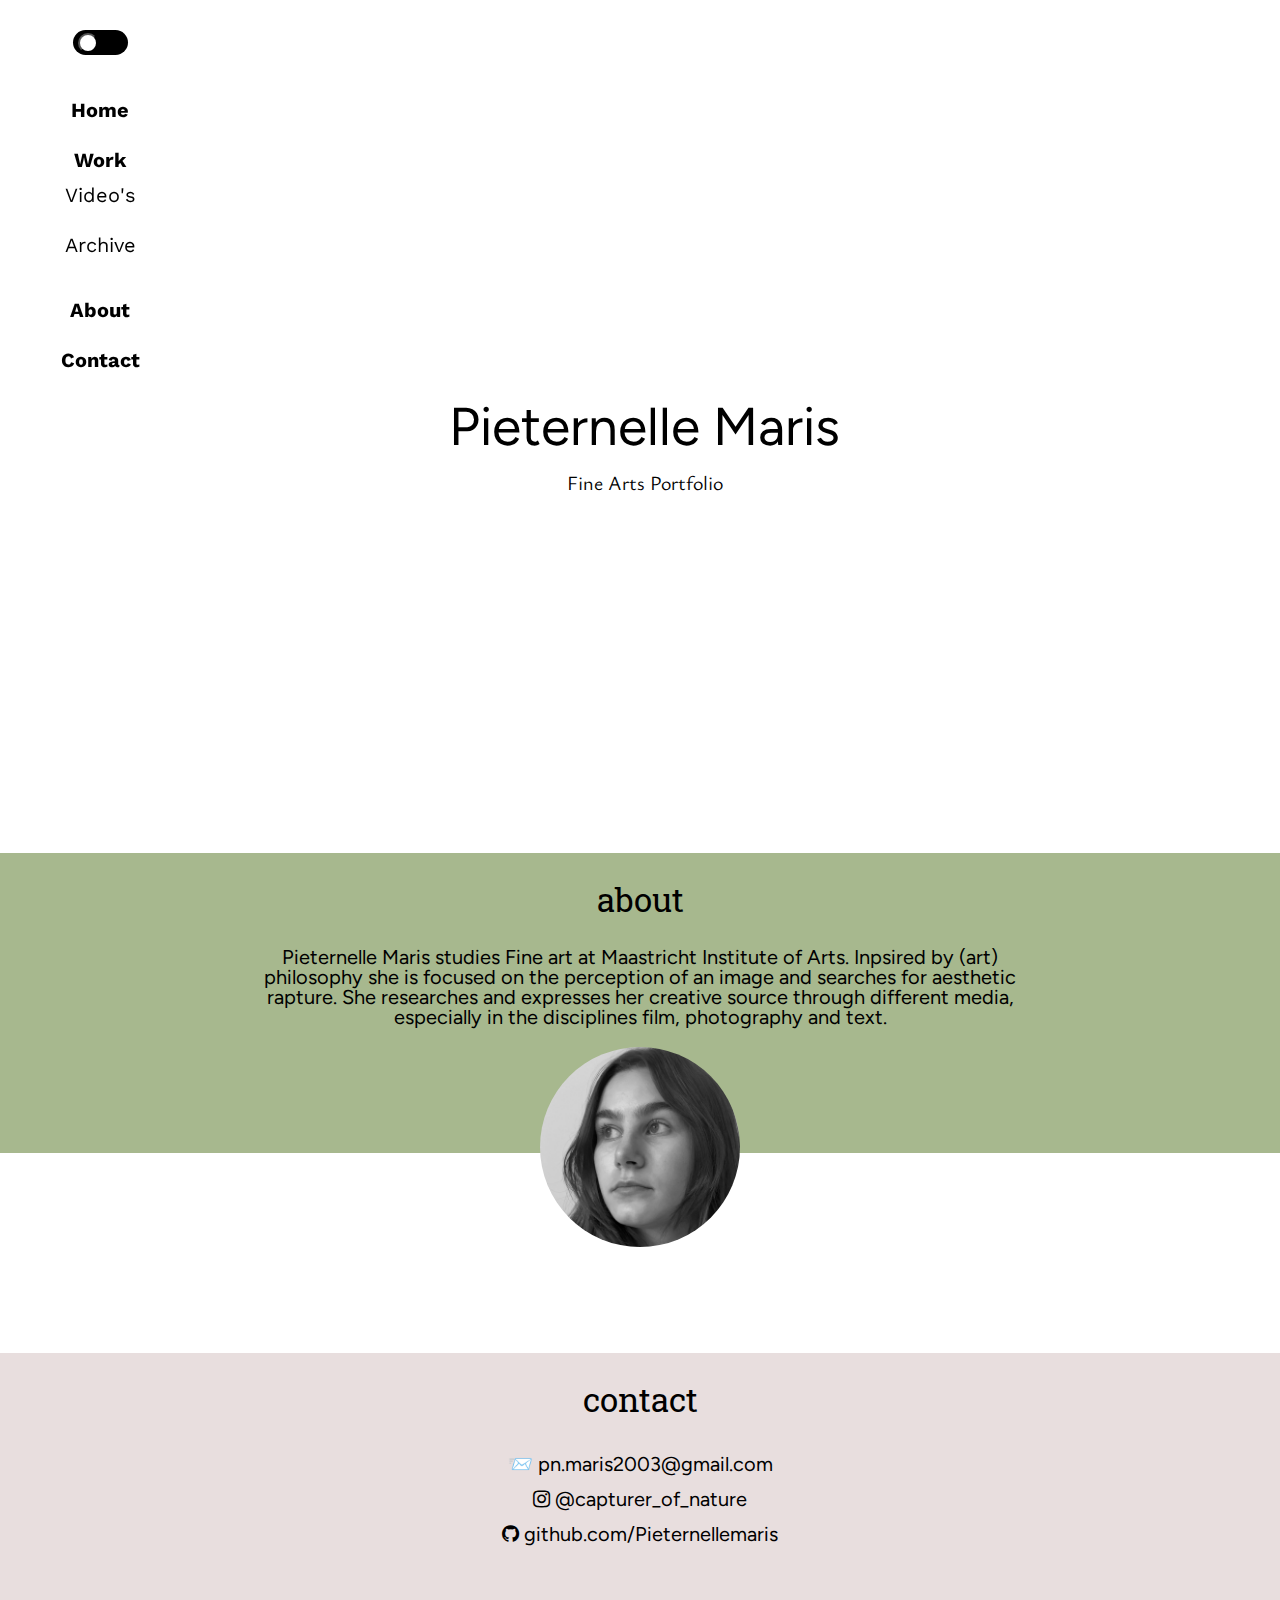
==== index.html @ c353f2ed "Add files via upload" ====
<!DOCTYPE html>
<html lang="en">

<head>
    <meta charset="UTF-8">
    <meta http-equiv="X-UA-Compatible" content="IE=edge">
    <meta name="viewport" content="width=device-width, initial-scale=1.0">
    <title>Home</title>
    <link rel="preconnect" href="https://fonts.googleapis.com">
    <link rel="preconnect" href="https://fonts.gstatic.com" crossorigin>
    <link
        href="https://fonts.googleapis.com/css2?family=Figtree:ital,wght@0,300;0,400;0,500;1,400&family=Josefin+Slab:ital,wght@0,300;0,400;0,500;0,600;1,400;1,500&family=Mulish:ital,wght@0,300;0,400;0,600;0,700;1,400&family=Roboto+Slab:wght@300;400;500&family=Work+Sans:wght@300;400;500&family=Ysabeau:ital@0;1&display=swap"
        rel="stylesheet">
    <link rel="stylesheet" href="https://cdnjs.cloudflare.com/ajax/libs/font-awesome/4.7.0/css/font-awesome.min.css">
    <link rel="stylesheet" href="css/main.css">
    <link rel="stylesheet" href="css/style-home.css">

</head>

<body>
    <div class="grid">
        <ul class="nav">

            <li id="toggle">
                <button onclick="myFunction()">
                    <div class="figure"></div>
                </button>
            </li>
            <li><a href="index.html"> Home</a></li>
            <li><a href="work.html"> Work
                    <ul class="sub-nav">
                        <li> <a href="videos.html">Video's</a></li>
                        <li><a target="_blank" href="https://www.pieternellemaris.com/"> Archive</a></li>
                    </ul>
                </a></li>
            <li><a href="#about"> About</a></li>

            <li><a href="#contact"> Contact</a></li>

        </ul>

        <div class="name">Pieternelle Maris
            <p>Fine Arts Portfolio</p>
        </div>

        <div id="about">
            <h1> about </h1>
            <div class="bio">
                <h2>Pieternelle Maris studies Fine art at Maastricht Institute of Arts. Inpsired by (art) philosophy she
                    is focused on the perception of an image and searches for aesthetic rapture. She researches and
                    expresses her creative source through different media, especially in the disciplines film,
                    photography and text.
                </h2>
                <img src="images/profile.JPEG">
            </div>
        </div>

        <div id="contact">
            <h1> contact</h1>
            <div class="info">
                <a href="mailto:pn.maris2003@gmail.com" target="_blank">
                    <h2> &#128232 pn.maris2003@gmail.com </h2>
                </a>

                <a href="https://instagram.com/capturer_of_nature/" target="_blank">
                    <h2>
                        <div class="fa fa-instagram" style=" display: inline;"> </div>
                        @capturer_of_nature
                    </h2>
                </a>

                <a href="https://github.com/Pieternellemaris" target="_blank">
                    <h2>
                        <div class="fa fa-github" style=" display: inline;"> </div>
                        github.com/Pieternellemaris
                    </h2>
                </a>

            </div>
        </div>

        <script src="js/script.js"></script>

</body>

</html>
---- css/main.css ----
/* Eric Meyer compressed reset css */
a,abbr,acronym,address,applet,article,aside,audio,b,big,blockquote,body,canvas,caption,center,cite,code,dd,del,details,dfn,div,dl,dt,em,embed,fieldset,figcaption,figure,footer,form,h1,h2,h3,h4,h5,h6,header,hgroup,html,i,iframe,img,ins,kbd,label,legend,li,mark,menu,nav,object,ol,output,p,pre,q,ruby,s,samp,section,small,span,strike,strong,sub,summary,sup,table,tbody,td,tfoot,th,thead,time,tr,tt,u,ul,var,video{margin:0;padding:0;border:0;font-size:100%;font:inherit;vertical-align:baseline}article,aside,details,figcaption,figure,footer,header,hgroup,menu,nav,section{display:block}body{line-height:1}ol,ul{list-style:none}blockquote,q{quotes:none}blockquote:after,blockquote:before,q:after,q:before{content:'';content:none}table{border-collapse:collapse;border-spacing:0}
a{
    color:inherit;
    text-decoration:none;
}
/* je eigen styling start hier 
font-family: 'Figtree', sans-serif; (name) h2: video titles; bio en info
font-family: 'Ysabeau', sans-serif; p: ondertitel name,
font-family: 'Work Sans', sans-serif; h3: work titles, nav
font-family: 'Roboto Slab', serif; h1: about en contact
font-family: 'Josefin Slab', serif; h4: work hover 
*/

html {
    scroll-behavior: smooth;
}

body {
    width: 100vw;
    height: auto;
    background-color: white;
    color: black;
    text-align: center;
}

.dark-mode {
    background-image: url('../images/background.JPG');
    background-color: #272932;
    color: white;
}

.dark-mode2 {
    background: #272932;
    color: white;
}

.dark-mode .nav button {
    left: calc(100% - 25px);
    background-color: black;
}

.dark-mode #toggle {
    background: white !important;
}

.nav {
    top: 0;
    font-family: 'Work Sans', sans-serif;
    font-size: 15pt;
    font-weight: bolder;
    list-style-type: none;

    position: fixed;
    max-width: 200px;
    min-width: 100px;
    width: 20vw;
    /* background-color: blue; */
}

.nav li {
    padding: 15px 20px;
}

.sub-nav {
    font-weight: lighter;
}

.nav button {
    position: absolute;
    left: 5px;
    top: 2.5px;
    width: 20px;
    height: 20px;
    border-radius: 50%;
    transition: left .5s ease;
    background-color: white;
}

#toggle {
    position: relative;
    padding: 0;
    width: 55px;
    height: 25px;
    border-radius: 50px;
    background-color: black;
    margin: 30px auto;
}

.name {
    font-family: 'Figtree', sans-serif;
    font-size: 20pt;

    position: absolute;
    right: 10vw;
    top: 30px;
}

p {
    font-family: 'Ysabeau', sans-serif;
    margin-top: 1em;
    font-size: 15pt;
}

h1 {
    font-family: 'Roboto Slab', serif;
    font-size: 25pt;
    margin: 30px;
}

h2 {
    margin: 0 auto;
    font-family: 'Figtree', sans-serif;
    font-size: 15pt;
}

h3 {
    font-family: 'Work Sans', sans-serif;
}

h4 {
    font-family: 'Josefin Slab', serif;
    font-size: 30px;

}

@media all and (max-width: 494px) {
    .nav {
        font-size: 12pt;
    }

    .name {
        font-size: 15pt;
    }
}
---- css/style-home.css ----
body {
    background: url('../images/light-big.JPG');
    background-size: contain;
    background-repeat: no-repeat;

}

.dark-mode #about {
    background-color: #222222;
}

.dark-mode #contact {
    background-color: #3A4650;
}

.name {
    font-size: 40pt;
    right: calc(50vw - 200px);
    top: calc(50vh - 50px);
}

.grid {
    display: grid;
    grid-template-columns: 200px auto 300px;
    grid-template-rows: calc(100vw / 1.5) 1fr 200px 200px;
}

#about {
    height: 300px;
    width: 100vw;
    grid-column: 1 / 4;
    grid-row: 2 / 3;
    background-color: rgb(167, 184, 142);
}

.bio {
    margin: 0 auto;
    width: 60vw;
}

#about img {
    margin-top: 20px;
    width: 200px;
    height: 200px;
    border-radius: 50%;
    object-fit: cover;
}

#contact {
    width: 100vw;
    height: 250px;
    grid-column: 1 / 4;
    grid-row: 4 / 5;
    background-color: #E8DEDE;

}

.info {
    margin: 0 auto;
    width: 300px;
    line-height: 35px;
}

/* tussendoor */
@media all and (max-width: 1150px) and (min-width: 700px) {
    .name {
        top: calc(50vw / 1.5 - 50px);
    }
}

/* telefoon */
@media all and (max-width: 820px) {
    body {
        background: url('../images/light-small.JPG');
        background-size: contain;
        background-repeat: no-repeat;

    }

    #about {
        background-color: rgb(218, 211, 126);
    }

    .grid {
        grid-template-rows: calc(100vw * 1.5) 1fr 200px 200px;
    }

    .dark-mode {
        background-image: url('../images/dark-small.JPG');
        background-color: black;
    }

    .dark-mode #about {
        background-color: #25080B;
    }

    .dark-mode #contact {
        background-color: #242847;
    }
}

@media all and (max-width: 700px) {
    .name {
        font-size: 20pt;
        right: 10vw;
        top: 30px;
    }

    p {
        font-size: 12pt;
        text-align: right;
    }

    #about {
        text-align: right;
    }

    .bio {
        margin: 0 5vw 0 35vw;
        width: 60vw;
    }

    #contact {
        text-align: right;
    }

    .info {
        margin-right: 5vw;
    }
}

@media all and (max-width: 526px) {
    h1 {
        font-size: 20pt;
    }

    h2 {
        font-size: 12pt;
    }

    .name {
        font-size: 15pt;
    }

}
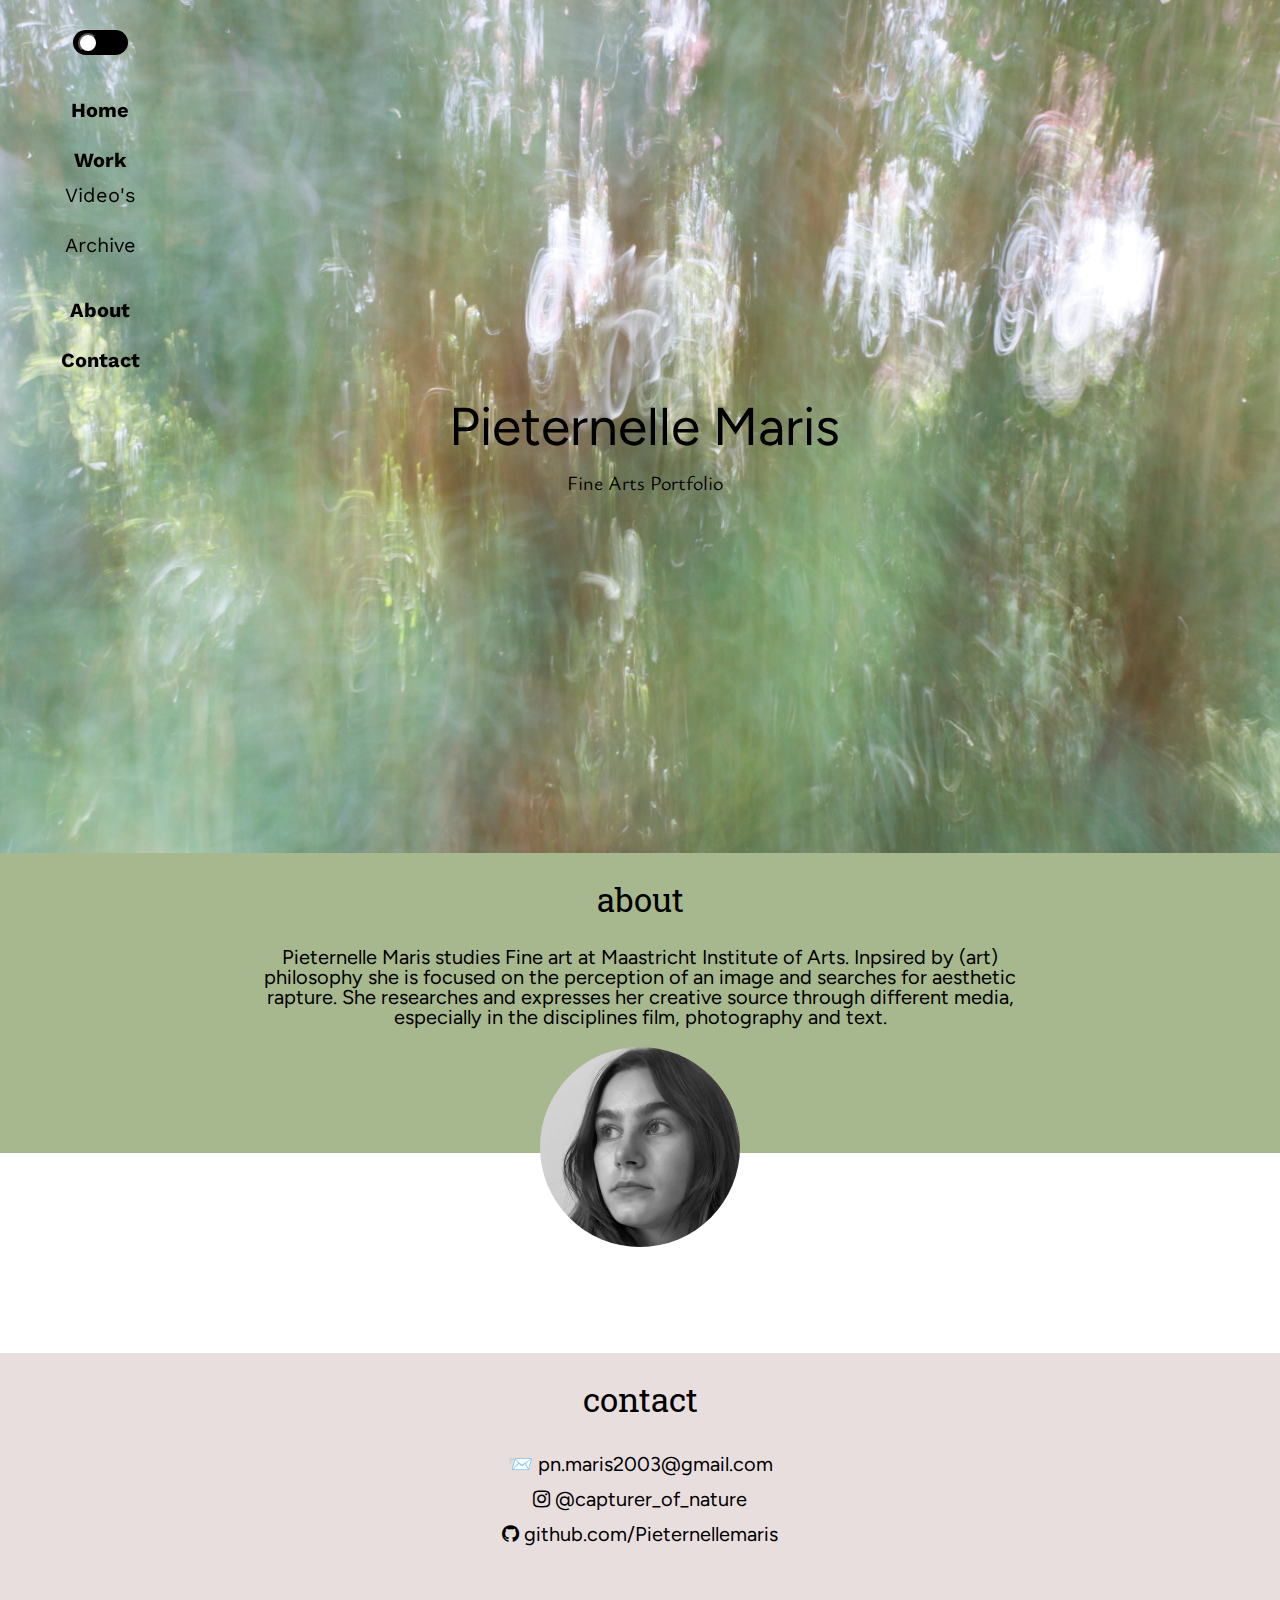
==== commit 91f9ee70: "Add files via upload" ====
--- a/index.html
+++ b/index.html
@@ -51,7 +51,7 @@
                     expresses her creative source through different media, especially in the disciplines film,
                     photography and text.
                 </h2>
-                <img src="images/profile.JPEG">
+                <img src="images/profile.jpg">
             </div>
         </div>
 
--- a/css/main.css
+++ b/css/main.css
@@ -25,7 +25,7 @@
 }
 
 .dark-mode {
-    background-image: url('../images/background.JPG');
+    background-image: url('../images/dark-big.jpg');
     background-color: #272932;
     color: white;
 }
--- a/css/style-home.css
+++ b/css/style-home.css
@@ -1,5 +1,5 @@
 body {
-    background: url('../images/light-big.JPG');
+    background: url('../images/light-big.jpg');
     background-size: contain;
     background-repeat: no-repeat;
 
@@ -71,7 +71,7 @@
 /* telefoon */
 @media all and (max-width: 820px) {
     body {
-        background: url('../images/light-small.JPG');
+        background: url('../images/light-small.jpg');
         background-size: contain;
         background-repeat: no-repeat;
 
@@ -86,7 +86,7 @@
     }
 
     .dark-mode {
-        background-image: url('../images/dark-small.JPG');
+        background-image: url('../images/dark-small.jpg');
         background-color: black;
     }
 
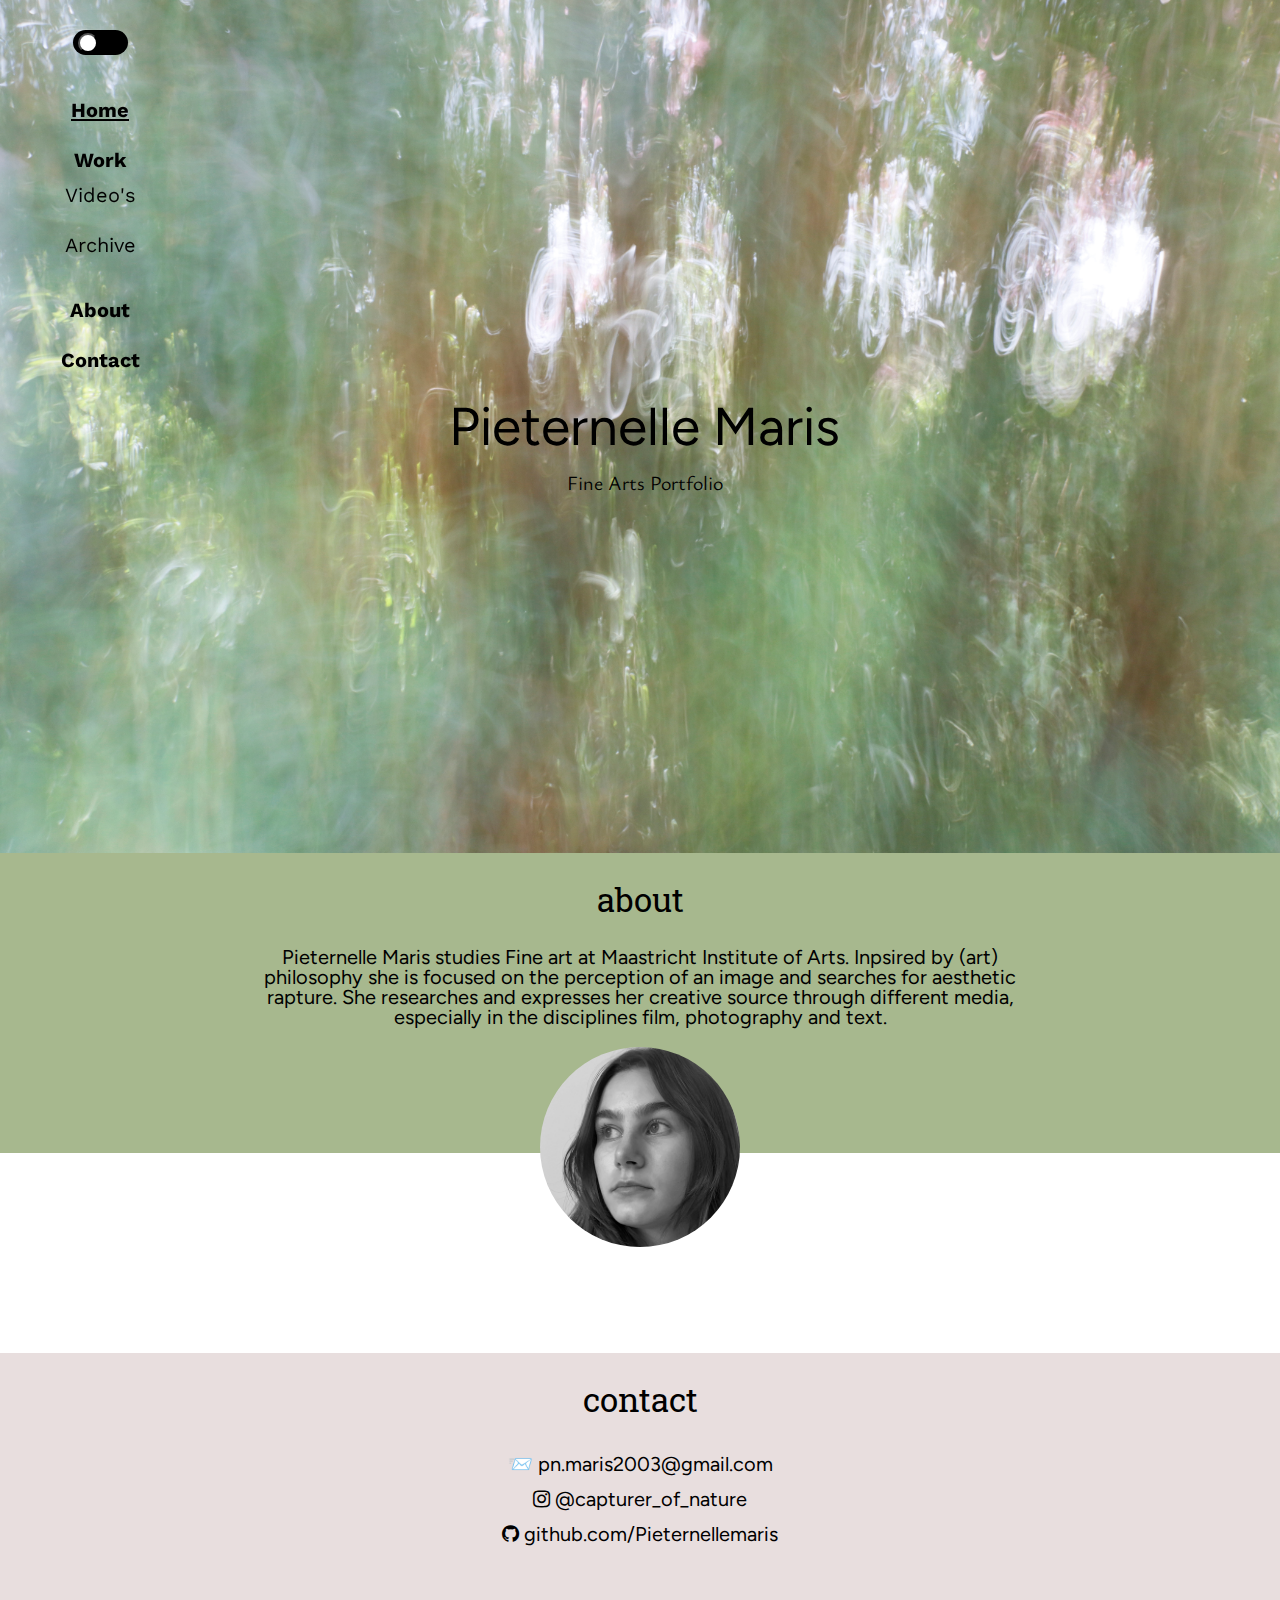
==== commit 100df694: "Add files via upload" ====
--- a/index.html
+++ b/index.html
@@ -20,23 +20,20 @@
 <body>
     <div class="grid">
         <ul class="nav">
-
             <li id="toggle">
                 <button onclick="myFunction()">
                     <div class="figure"></div>
                 </button>
             </li>
-            <li><a href="index.html"> Home</a></li>
-            <li><a href="work.html"> Work
+            <li><a class="active" id="home" href="index.html"> Home</a></li>
+            <li><a id="work" href="work.html"> Work
                     <ul class="sub-nav">
-                        <li> <a href="videos.html">Video's</a></li>
-                        <li><a target="_blank" href="https://www.pieternellemaris.com/"> Archive</a></li>
+                        <li> <a id="videos" href="videos.html">Video's</a></li>
+                        <li><a id="archive" target="_blank" href="https://www.pieternellemaris.com/"> Archive</a></li>
                     </ul>
                 </a></li>
-            <li><a href="#about"> About</a></li>
-
-            <li><a href="#contact"> Contact</a></li>
-
+            <li><a  href="#about"> About</a></li>
+            <li><a  href="#contact"> Contact</a></li>
         </ul>
 
         <div class="name">Pieternelle Maris
--- a/css/main.css
+++ b/css/main.css
@@ -60,6 +60,11 @@
 
 .nav li {
     padding: 15px 20px;
+}
+a.active {
+text-decoration: underline;
+text-decoration-thickness: 1.5px; 
+text-underline-offset: 2px; 
 }
 
 .sub-nav {
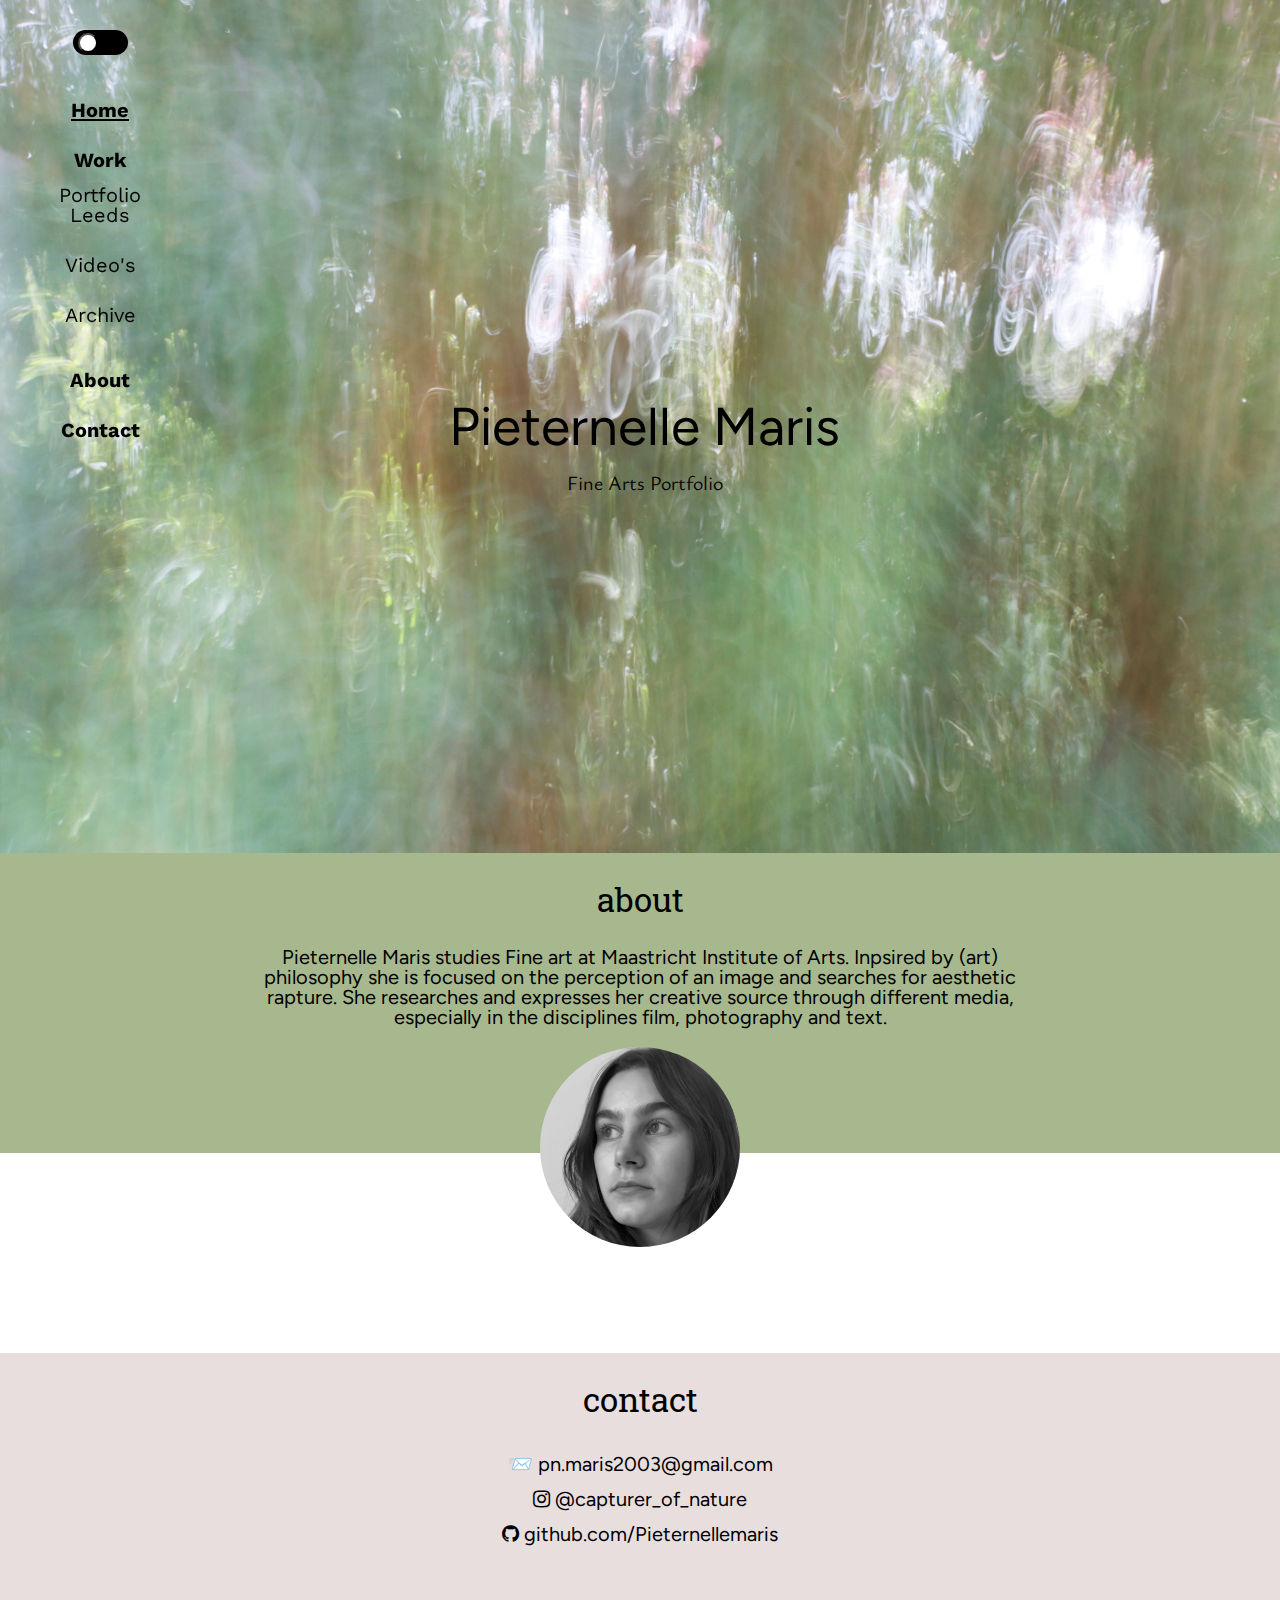
==== commit 26914d5d: "Add files via upload" ====
--- a/index.html
+++ b/index.html
@@ -28,8 +28,11 @@
             <li><a class="active" id="home" href="index.html"> Home</a></li>
             <li><a id="work" href="work.html"> Work
                     <ul class="sub-nav">
+                        <li> <a  id="leeds" href="leeds.html">Portfolio Leeds</a></li>
                         <li> <a id="videos" href="videos.html">Video's</a></li>
+
                         <li><a id="archive" target="_blank" href="https://www.pieternellemaris.com/"> Archive</a></li>
+
                     </ul>
                 </a></li>
             <li><a  href="#about"> About</a></li>
--- a/css/main.css
+++ b/css/main.css
@@ -10,6 +10,11 @@
 font-family: 'Work Sans', sans-serif; h3: work titles, nav
 font-family: 'Roboto Slab', serif; h1: about en contact
 font-family: 'Josefin Slab', serif; h4: work hover 
+font-family: 'Croissant One', cursive; h5 video i 
+font-family: 'Homemade Apple', cursive; h6
+font-family: 'Reenie Beanie', cursive; h8 notes
+font-family: 'Slackside One', cursive; h9 titles portfolio items 
+font-family: 'Cutive Mono', monospace;
 */
 
 html {
@@ -50,6 +55,7 @@
     font-size: 15pt;
     font-weight: bolder;
     list-style-type: none;
+    /* text-align: left; */
 
     position: fixed;
     max-width: 200px;
@@ -101,33 +107,45 @@
     top: 30px;
 }
 
-p {
-    font-family: 'Ysabeau', sans-serif;
+p {font-family: 'Ysabeau', sans-serif;
     margin-top: 1em;
-    font-size: 15pt;
-}
+    font-size: 15pt;}
+h1 {font-family: 'Roboto Slab', serif;
+    font-size: 25pt;
+    margin: 30px;}
+h2 { font-family: 'Figtree', sans-serif;
+    margin: 0 auto;
+    font-size: 15pt;}
+h3 {font-family: 'Work Sans', sans-serif;}
+h4 {font-family: 'Josefin Slab', serif;
+    font-size: 30px;}
+h5 {font-family: 'Croissant One', cursive;}
+h6 {font-family: 'Homemade Apple', cursive; }
+h8 {font-family: 'Reenie Beanie', cursive; }
+h9 {font-family: 'Slackside One', cursive;
+font-size: 35pt;
+position: relative;}
+h9:before {
+    content: "";
+    display: block;
+    width: 300px;
+    height: 5px;
+    background: #b3b3ee;
+    left: 300px;
+    top: 50%;
+    position: absolute;
+  }
+  h9:after {
+    content: "";
+    display: block;
+    width: 300px;
+    height: 5px;
+    background: #b3b3ee;
+    right:300px;
+    top: 50%;
+    position: absolute;
+  }
 
-h1 {
-    font-family: 'Roboto Slab', serif;
-    font-size: 25pt;
-    margin: 30px;
-}
-
-h2 {
-    margin: 0 auto;
-    font-family: 'Figtree', sans-serif;
-    font-size: 15pt;
-}
-
-h3 {
-    font-family: 'Work Sans', sans-serif;
-}
-
-h4 {
-    font-family: 'Josefin Slab', serif;
-    font-size: 30px;
-
-}
 
 @media all and (max-width: 494px) {
     .nav {
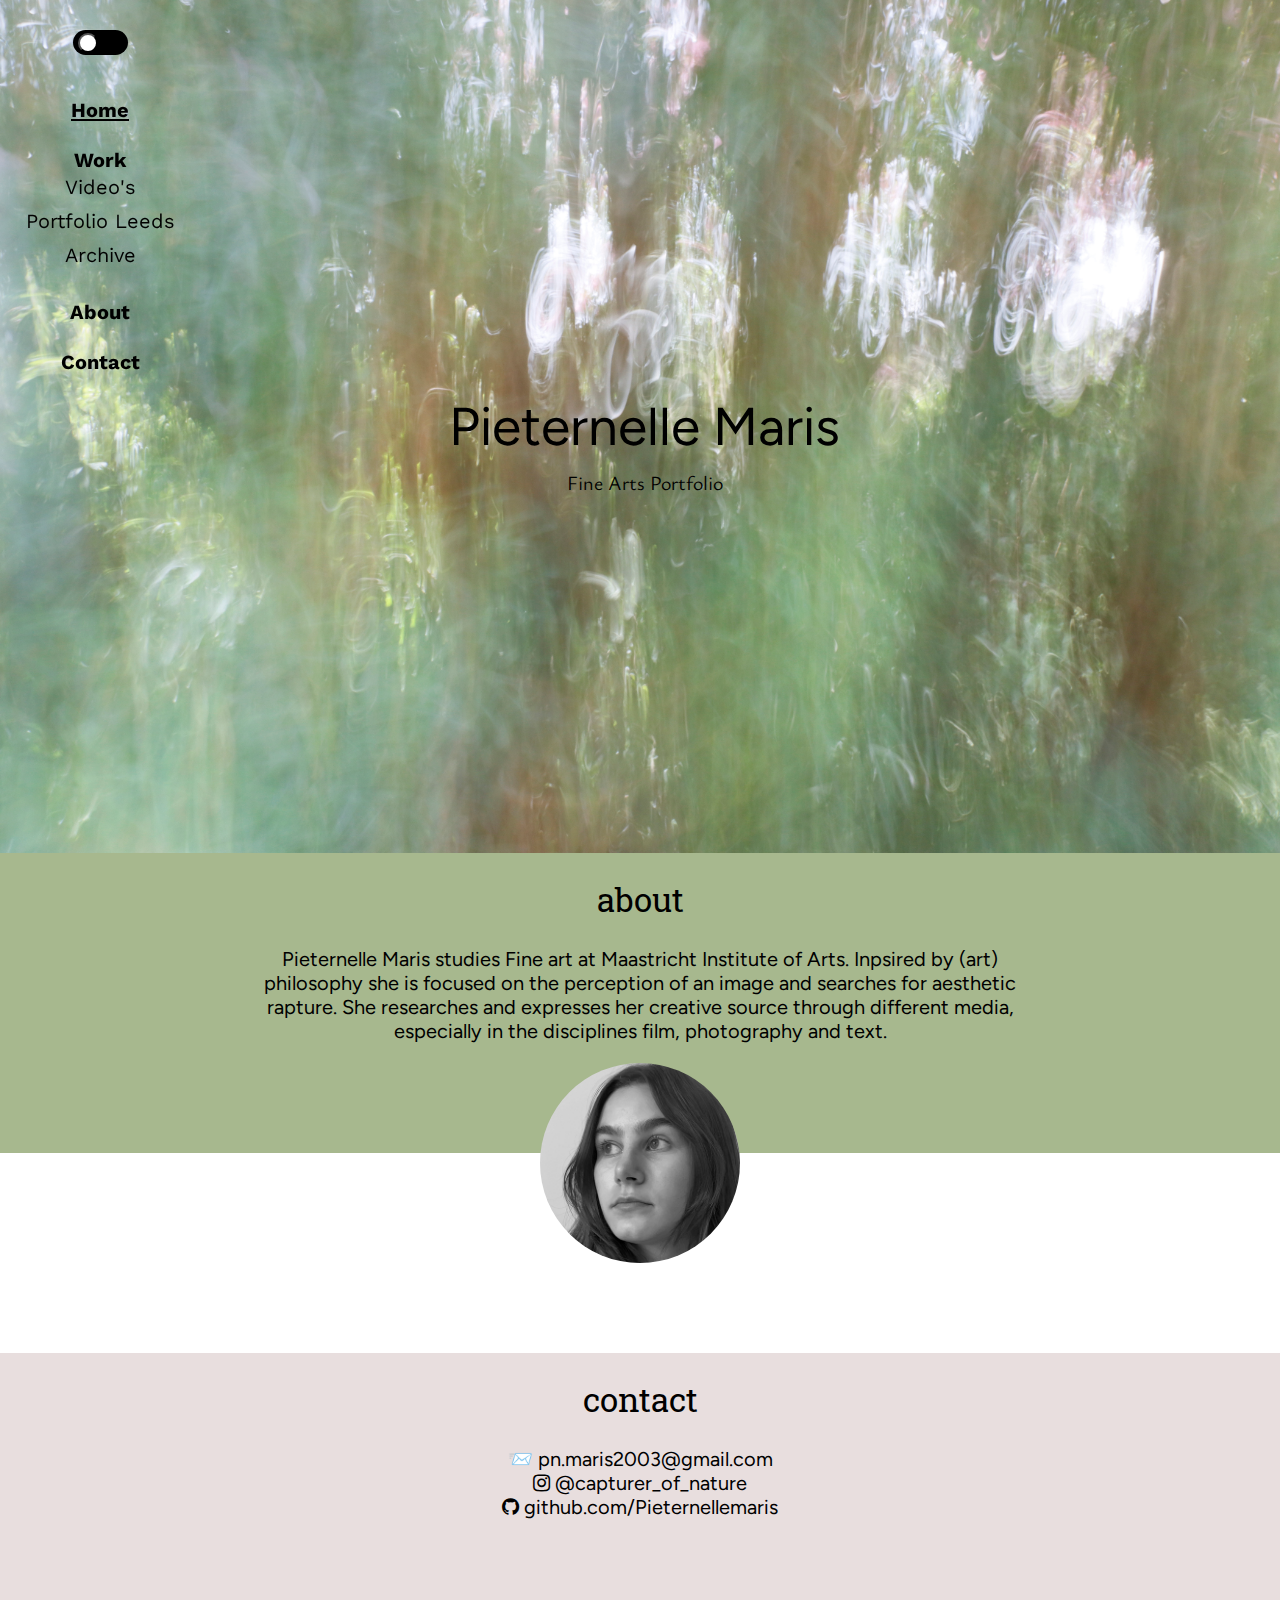
==== commit e78e922a: "Add files via upload" ====
--- a/index.html
+++ b/index.html
@@ -28,9 +28,9 @@
             <li><a class="active" id="home" href="index.html"> Home</a></li>
             <li><a id="work" href="work.html"> Work
                     <ul class="sub-nav">
+
+                        <li> <a id="videos" href="videos.html">Video's</a></li>
                         <li> <a  id="leeds" href="leeds.html">Portfolio Leeds</a></li>
-                        <li> <a id="videos" href="videos.html">Video's</a></li>
-
                         <li><a id="archive" target="_blank" href="https://www.pieternellemaris.com/"> Archive</a></li>
 
                     </ul>
--- a/css/main.css
+++ b/css/main.css
@@ -16,6 +16,7 @@
 font-family: 'Slackside One', cursive; h9 titles portfolio items 
 font-family: 'Cutive Mono', monospace;
 */
+
 
 html {
     scroll-behavior: smooth;
@@ -64,8 +65,8 @@
     /* background-color: blue; */
 }
 
-.nav li {
-    padding: 15px 20px;
+.nav > li {
+    padding: 15px 2px;
 }
 a.active {
 text-decoration: underline;
@@ -73,8 +74,10 @@
 text-underline-offset: 2px; 
 }
 
-.sub-nav {
+.sub-nav li {
     font-weight: lighter;
+    padding: 7px 0px;
+
 }
 
 .nav button {
@@ -115,6 +118,7 @@
     margin: 30px;}
 h2 { font-family: 'Figtree', sans-serif;
     margin: 0 auto;
+    line-height: 1.2;
     font-size: 15pt;}
 h3 {font-family: 'Work Sans', sans-serif;}
 h4 {font-family: 'Josefin Slab', serif;
@@ -122,29 +126,7 @@
 h5 {font-family: 'Croissant One', cursive;}
 h6 {font-family: 'Homemade Apple', cursive; }
 h8 {font-family: 'Reenie Beanie', cursive; }
-h9 {font-family: 'Slackside One', cursive;
-font-size: 35pt;
-position: relative;}
-h9:before {
-    content: "";
-    display: block;
-    width: 300px;
-    height: 5px;
-    background: #b3b3ee;
-    left: 300px;
-    top: 50%;
-    position: absolute;
-  }
-  h9:after {
-    content: "";
-    display: block;
-    width: 300px;
-    height: 5px;
-    background: #b3b3ee;
-    right:300px;
-    top: 50%;
-    position: absolute;
-  }
+
 
 
 @media all and (max-width: 494px) {
--- a/css/style-home.css
+++ b/css/style-home.css
@@ -30,7 +30,7 @@
     width: 100vw;
     grid-column: 1 / 4;
     grid-row: 2 / 3;
-    background-color: rgb(167, 184, 142);
+    background-color: #a7b88e;
 }
 
 .bio {
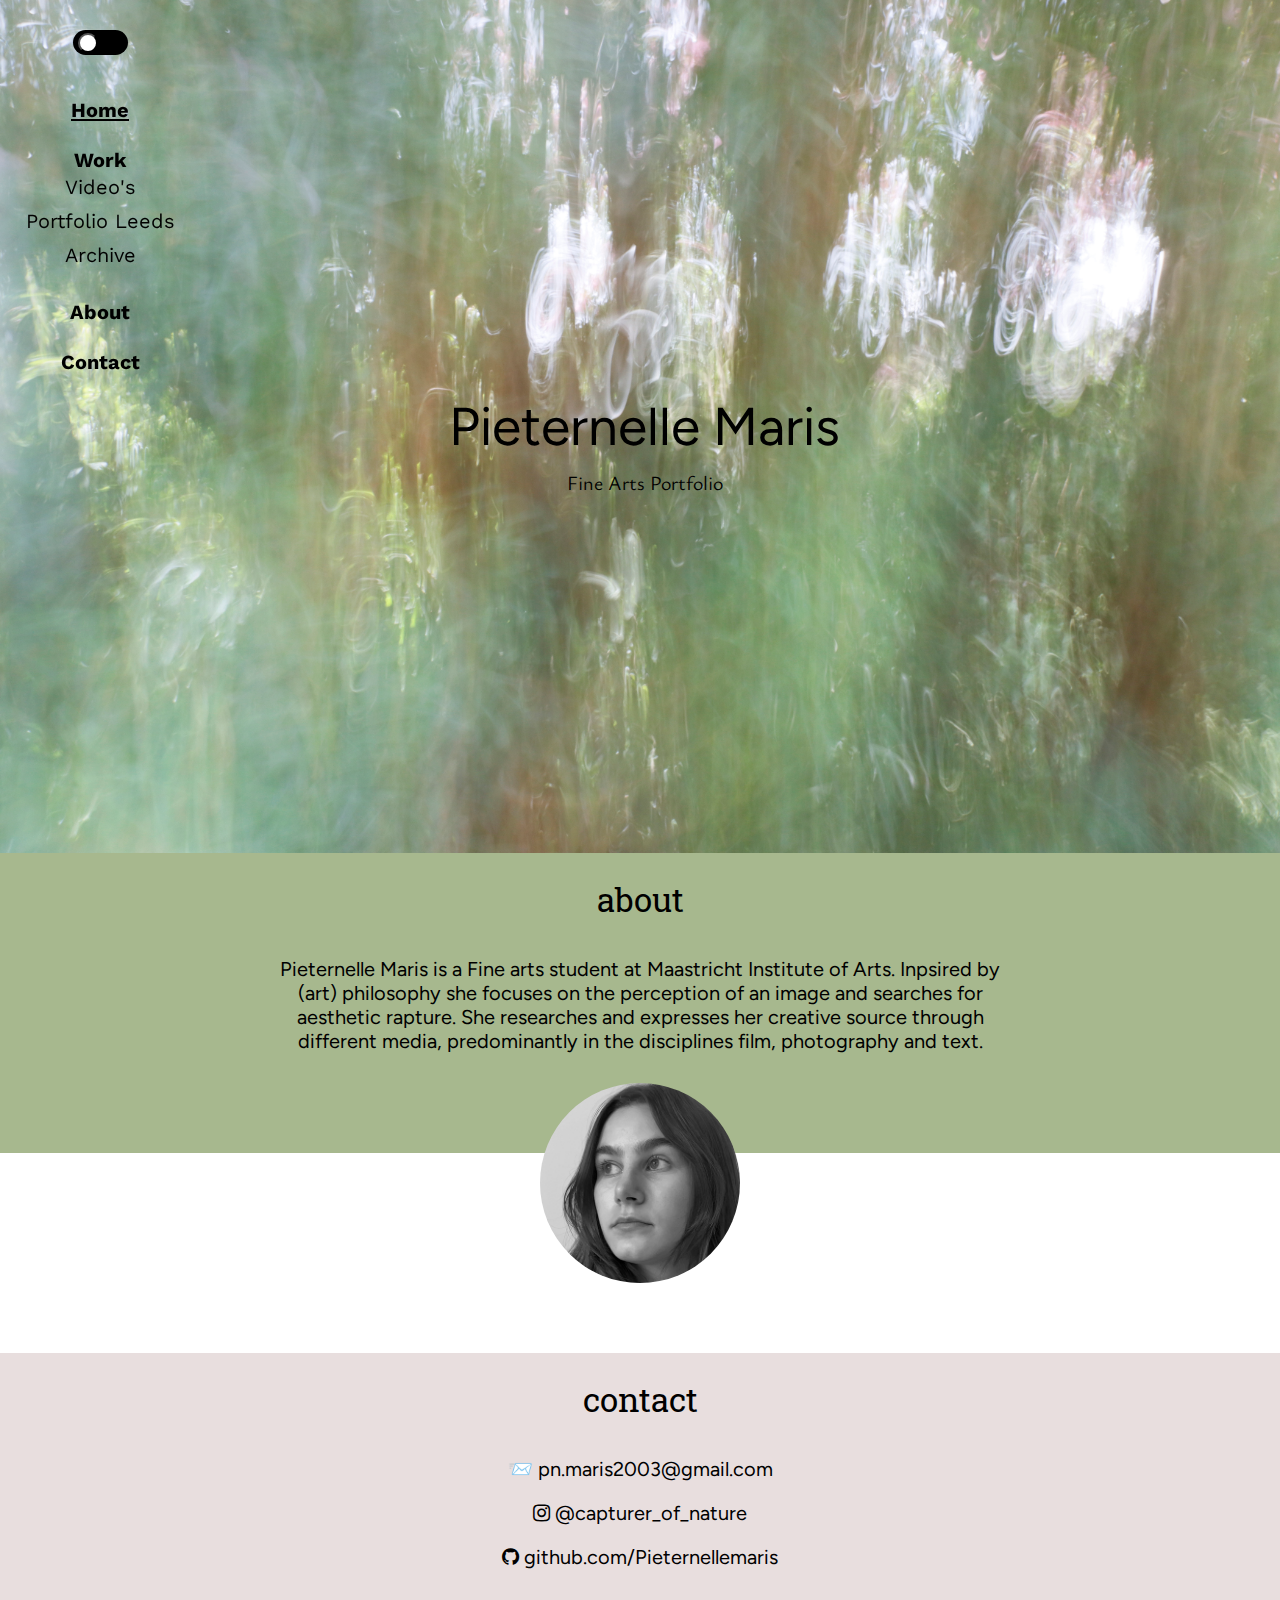
==== commit 5fa8f3ad: "Add files via upload" ====
--- a/index.html
+++ b/index.html
@@ -31,7 +31,7 @@
 
                         <li> <a id="videos" href="videos.html">Video's</a></li>
                         <li> <a  id="leeds" href="leeds.html">Portfolio Leeds</a></li>
-                        <li><a id="archive" target="_blank" href="https://www.pieternellemaris.com/"> Archive</a></li>
+                        <li><a id="archive" href="https://www.pieternellemaris.com/"> Archive</a></li>
 
                     </ul>
                 </a></li>
@@ -46,9 +46,9 @@
         <div id="about">
             <h1> about </h1>
             <div class="bio">
-                <h2>Pieternelle Maris studies Fine art at Maastricht Institute of Arts. Inpsired by (art) philosophy she
-                    is focused on the perception of an image and searches for aesthetic rapture. She researches and
-                    expresses her creative source through different media, especially in the disciplines film,
+                <h2>Pieternelle Maris is a Fine arts student at Maastricht Institute of Arts. Inpsired by (art) philosophy she
+                focuses on the perception of an image and searches for aesthetic rapture. She researches and
+                expresses her creative source through different media, predominantly in the disciplines film,
                     photography and text.
                 </h2>
                 <img src="images/profile.jpg">
--- a/css/style-home.css
+++ b/css/style-home.css
@@ -54,7 +54,9 @@
     background-color: #E8DEDE;
 
 }
-
+h2 {
+    padding: 10px;
+}
 .info {
     margin: 0 auto;
     width: 300px;
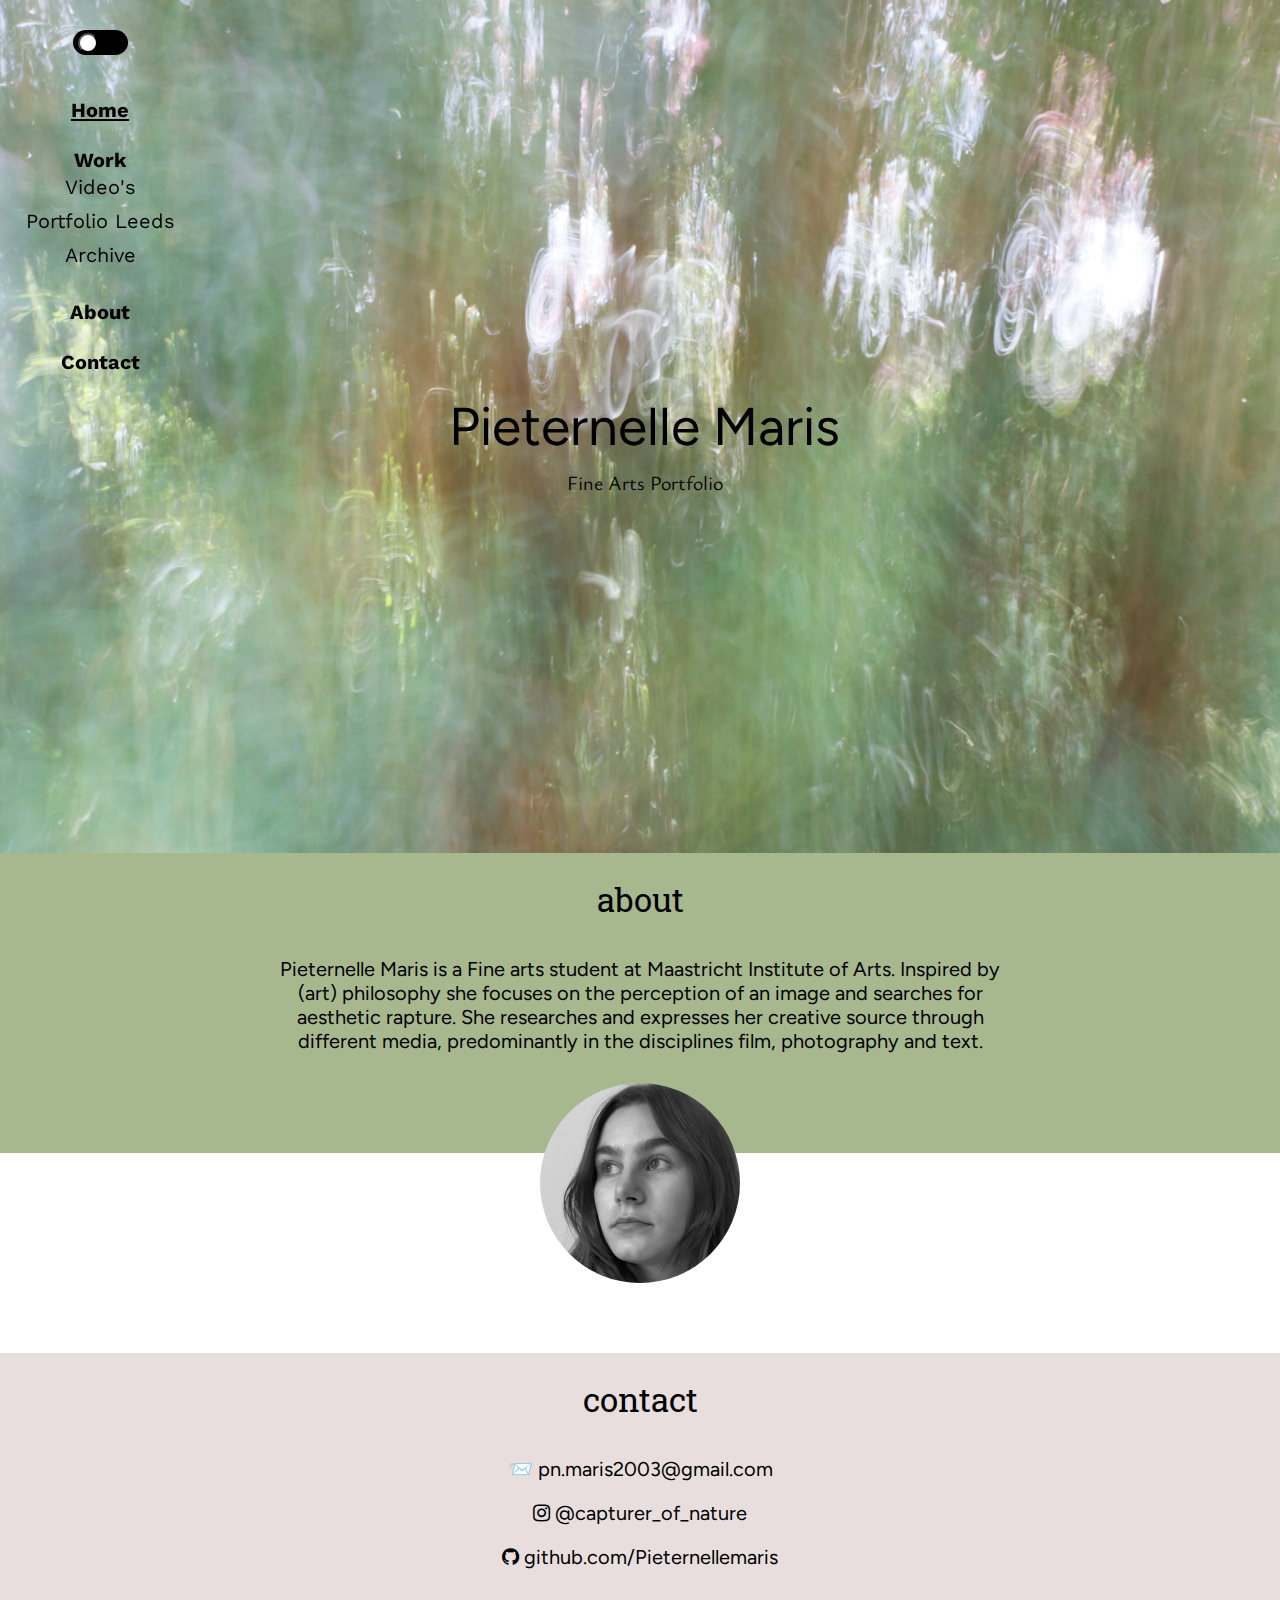
==== commit abb79e1a: "Add files via upload" ====
--- a/index.html
+++ b/index.html
@@ -46,7 +46,7 @@
         <div id="about">
             <h1> about </h1>
             <div class="bio">
-                <h2>Pieternelle Maris is a Fine arts student at Maastricht Institute of Arts. Inpsired by (art) philosophy she
+                <h2>Pieternelle Maris is a Fine arts student at Maastricht Institute of Arts. Inspired by (art) philosophy she
                 focuses on the perception of an image and searches for aesthetic rapture. She researches and
                 expresses her creative source through different media, predominantly in the disciplines film,
                     photography and text.
